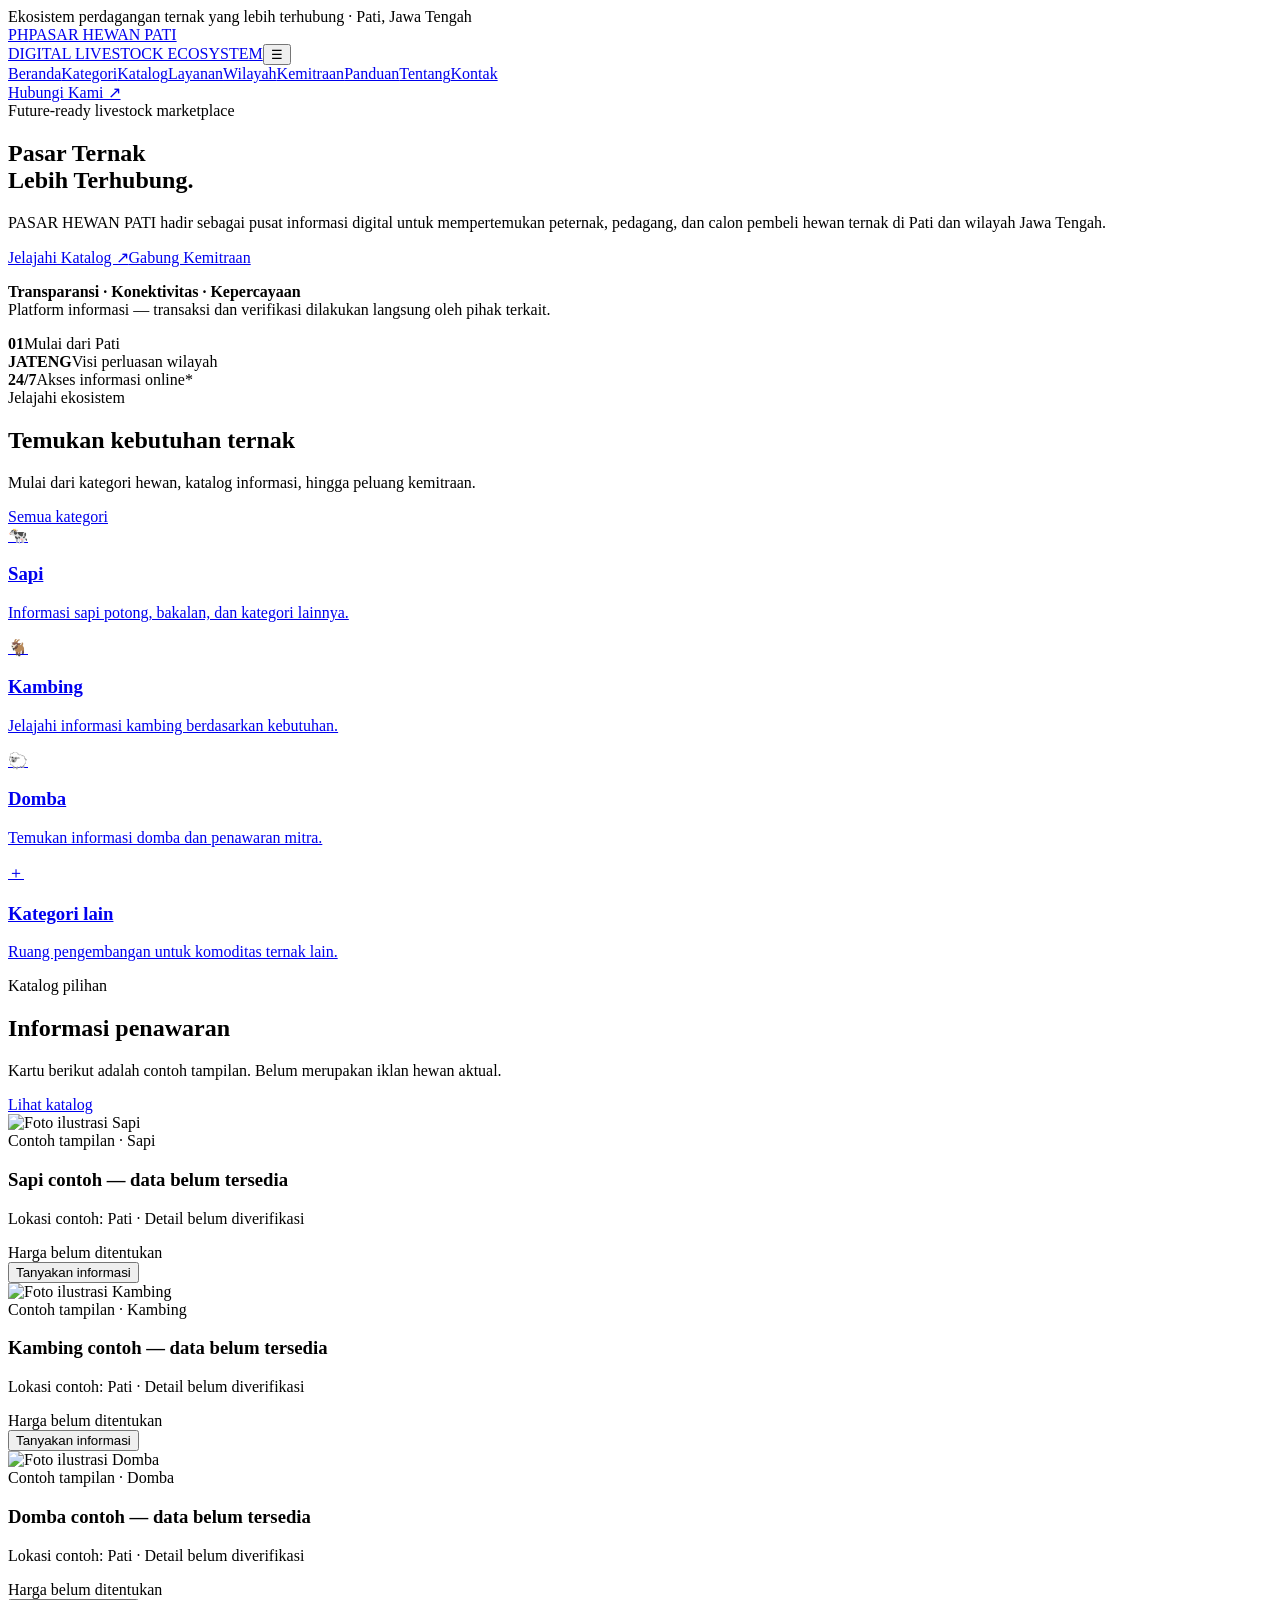
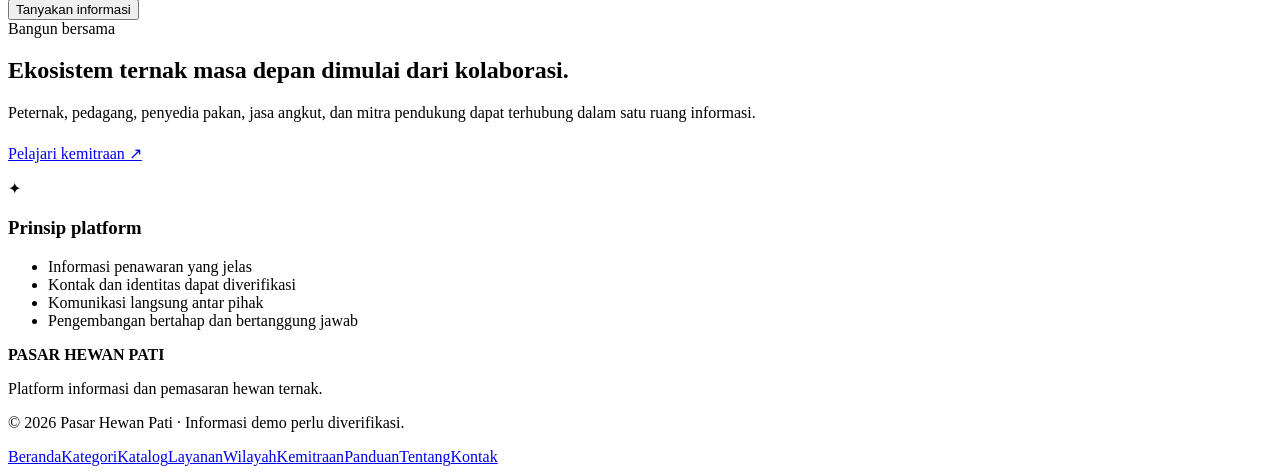
==== index.html @ 019829d7 "Add files via upload" ====
<!doctype html><html lang="id"><head><meta charset="utf-8"><meta name="viewport" content="width=device-width,initial-scale=1"><meta name="theme-color" content="#061713"><meta name="description" content="Pusat informasi digital hewan ternak Pati dan Jawa Tengah."><title>Beranda | PASAR HEWAN PATI</title><link rel="stylesheet" href="assets/style.css"></head><body><div class="topline"></div><div class="announcement">Ekosistem perdagangan ternak yang lebih terhubung · Pati, Jawa Tengah</div><header><div class="container nav"><a class="brand" href="index.html"><span class="brand-mark">PH</span><span><span class="brand-name">PASAR HEWAN PATI</span><br><span class="brand-sub">DIGITAL LIVESTOCK ECOSYSTEM</span></span></a><button class="menu-toggle" aria-label="Buka menu" aria-expanded="false">☰</button><nav class="nav-links"><a href="index.html" class="active">Beranda</a><a href="kategori.html">Kategori</a><a href="katalog.html">Katalog</a><a href="layanan.html">Layanan</a><a href="wilayah.html">Wilayah</a><a href="kemitraan.html">Kemitraan</a><a href="panduan.html">Panduan</a><a href="tentang.html">Tentang</a><a href="kontak.html">Kontak</a></nav><a class="btn nav-cta" href="kontak.html">Hubungi Kami ↗</a></div></header><main><section class="hero"><div class="container hero-content"><div class="eyebrow">Future-ready livestock marketplace</div><h1>Pasar Ternak<br><span>Lebih Terhubung.</span></h1><p class="lead">PASAR HEWAN PATI hadir sebagai pusat informasi digital untuk mempertemukan peternak, pedagang, dan calon pembeli hewan ternak di Pati dan wilayah Jawa Tengah.</p><div class="actions"><a class="btn" href="katalog.html">Jelajahi Katalog ↗</a><a class="btn-outline" href="kemitraan.html">Gabung Kemitraan</a></div><p class="hero-note"><strong>Transparansi · Konektivitas · Kepercayaan</strong><br>Platform informasi — transaksi dan verifikasi dilakukan langsung oleh pihak terkait.</p></div></section><div class="container"><div class="stats"><div class="stat"><strong>01</strong><span>Mulai dari Pati</span></div><div class="stat"><strong>JATENG</strong><span>Visi perluasan wilayah</span></div><div class="stat"><strong>24/7</strong><span>Akses informasi online*</span></div></div></div><section><div class="container"><div class="section-head"><div><div class="kicker">Jelajahi ekosistem</div><h2>Temukan kebutuhan ternak</h2><p class="section-desc">Mulai dari kategori hewan, katalog informasi, hingga peluang kemitraan.</p></div><a class="btn-outline" href="kategori.html">Semua kategori</a></div><div class="grid four"><a class="card" href="kategori.html"><div class="icon">🐄</div><h3>Sapi</h3><p>Informasi sapi potong, bakalan, dan kategori lainnya.</p></a><a class="card" href="kategori.html"><div class="icon">🐐</div><h3>Kambing</h3><p>Jelajahi informasi kambing berdasarkan kebutuhan.</p></a><a class="card" href="kategori.html"><div class="icon">🐑</div><h3>Domba</h3><p>Temukan informasi domba dan penawaran mitra.</p></a><a class="card" href="kategori.html"><div class="icon">＋</div><h3>Kategori lain</h3><p>Ruang pengembangan untuk komoditas ternak lain.</p></a></div></div></section><section class="band"><div class="container"><div class="section-head"><div><div class="kicker">Katalog pilihan</div><h2>Informasi penawaran</h2><p class="section-desc">Kartu berikut adalah contoh tampilan. Belum merupakan iklan hewan aktual.</p></div><a class="btn-outline" href="katalog.html">Lihat katalog</a></div><div class="grid"><article class="card animal" data-animal data-category="sapi" data-region="pati"><img src="https://images.unsplash.com/photo-1516467508483-a7212febe31a?auto=format&fit=crop&w=900&q=80" alt="Foto ilustrasi Sapi" loading="lazy"><div class="animal-body"><span class="tag">Contoh tampilan · Sapi</span><h3>Sapi contoh — data belum tersedia</h3><p class="muted">Lokasi contoh: Pati · Detail belum diverifikasi</p><div class="animal-price">Harga belum ditentukan</div><button class="btn-outline" data-whatsapp data-message="Saya ingin bertanya mengenai contoh listing Sapi di Pasar Hewan Pati.">Tanyakan informasi</button></div></article><article class="card animal" data-animal data-category="kambing" data-region="pati"><img src="https://images.unsplash.com/photo-1524024973431-2ad916746881?auto=format&fit=crop&w=900&q=80" alt="Foto ilustrasi Kambing" loading="lazy"><div class="animal-body"><span class="tag">Contoh tampilan · Kambing</span><h3>Kambing contoh — data belum tersedia</h3><p class="muted">Lokasi contoh: Pati · Detail belum diverifikasi</p><div class="animal-price">Harga belum ditentukan</div><button class="btn-outline" data-whatsapp data-message="Saya ingin bertanya mengenai contoh listing Kambing di Pasar Hewan Pati.">Tanyakan informasi</button></div></article><article class="card animal" data-animal data-category="domba" data-region="pati"><img src="https://images.unsplash.com/photo-1484557985045-edf25e08da73?auto=format&fit=crop&w=900&q=80" alt="Foto ilustrasi Domba" loading="lazy"><div class="animal-body"><span class="tag">Contoh tampilan · Domba</span><h3>Domba contoh — data belum tersedia</h3><p class="muted">Lokasi contoh: Pati · Detail belum diverifikasi</p><div class="animal-price">Harga belum ditentukan</div><button class="btn-outline" data-whatsapp data-message="Saya ingin bertanya mengenai contoh listing Domba di Pasar Hewan Pati.">Tanyakan informasi</button></div></article></div></div></section><section><div class="container grid two"><div><div class="kicker">Bangun bersama</div><h2>Ekosistem ternak masa depan dimulai dari kolaborasi.</h2><p class="section-desc">Peternak, pedagang, penyedia pakan, jasa angkut, dan mitra pendukung dapat terhubung dalam satu ruang informasi.</p><p style="margin-top:22px"><a class="btn" href="kemitraan.html">Pelajari kemitraan ↗</a></p></div><div class="card"><div class="icon">✦</div><h3>Prinsip platform</h3><ul class="list"><li>Informasi penawaran yang jelas</li><li>Kontak dan identitas dapat diverifikasi</li><li>Komunikasi langsung antar pihak</li><li>Pengembangan bertahap dan bertanggung jawab</li></ul></div></div></section></main><footer><div class="container footer-row"><div><strong style="font-family:'Space Grotesk'">PASAR HEWAN PATI</strong><p>Platform informasi dan pemasaran hewan ternak.</p><p>© 2026 Pasar Hewan Pati · Informasi demo perlu diverifikasi.</p></div><div class="footer-links"><a href="index.html">Beranda</a><a href="kategori.html">Kategori</a><a href="katalog.html">Katalog</a><a href="layanan.html">Layanan</a><a href="wilayah.html">Wilayah</a><a href="kemitraan.html">Kemitraan</a><a href="panduan.html">Panduan</a><a href="tentang.html">Tentang</a><a href="kontak.html">Kontak</a></div></div></footer><script src="assets/script.js"></script></body></html>
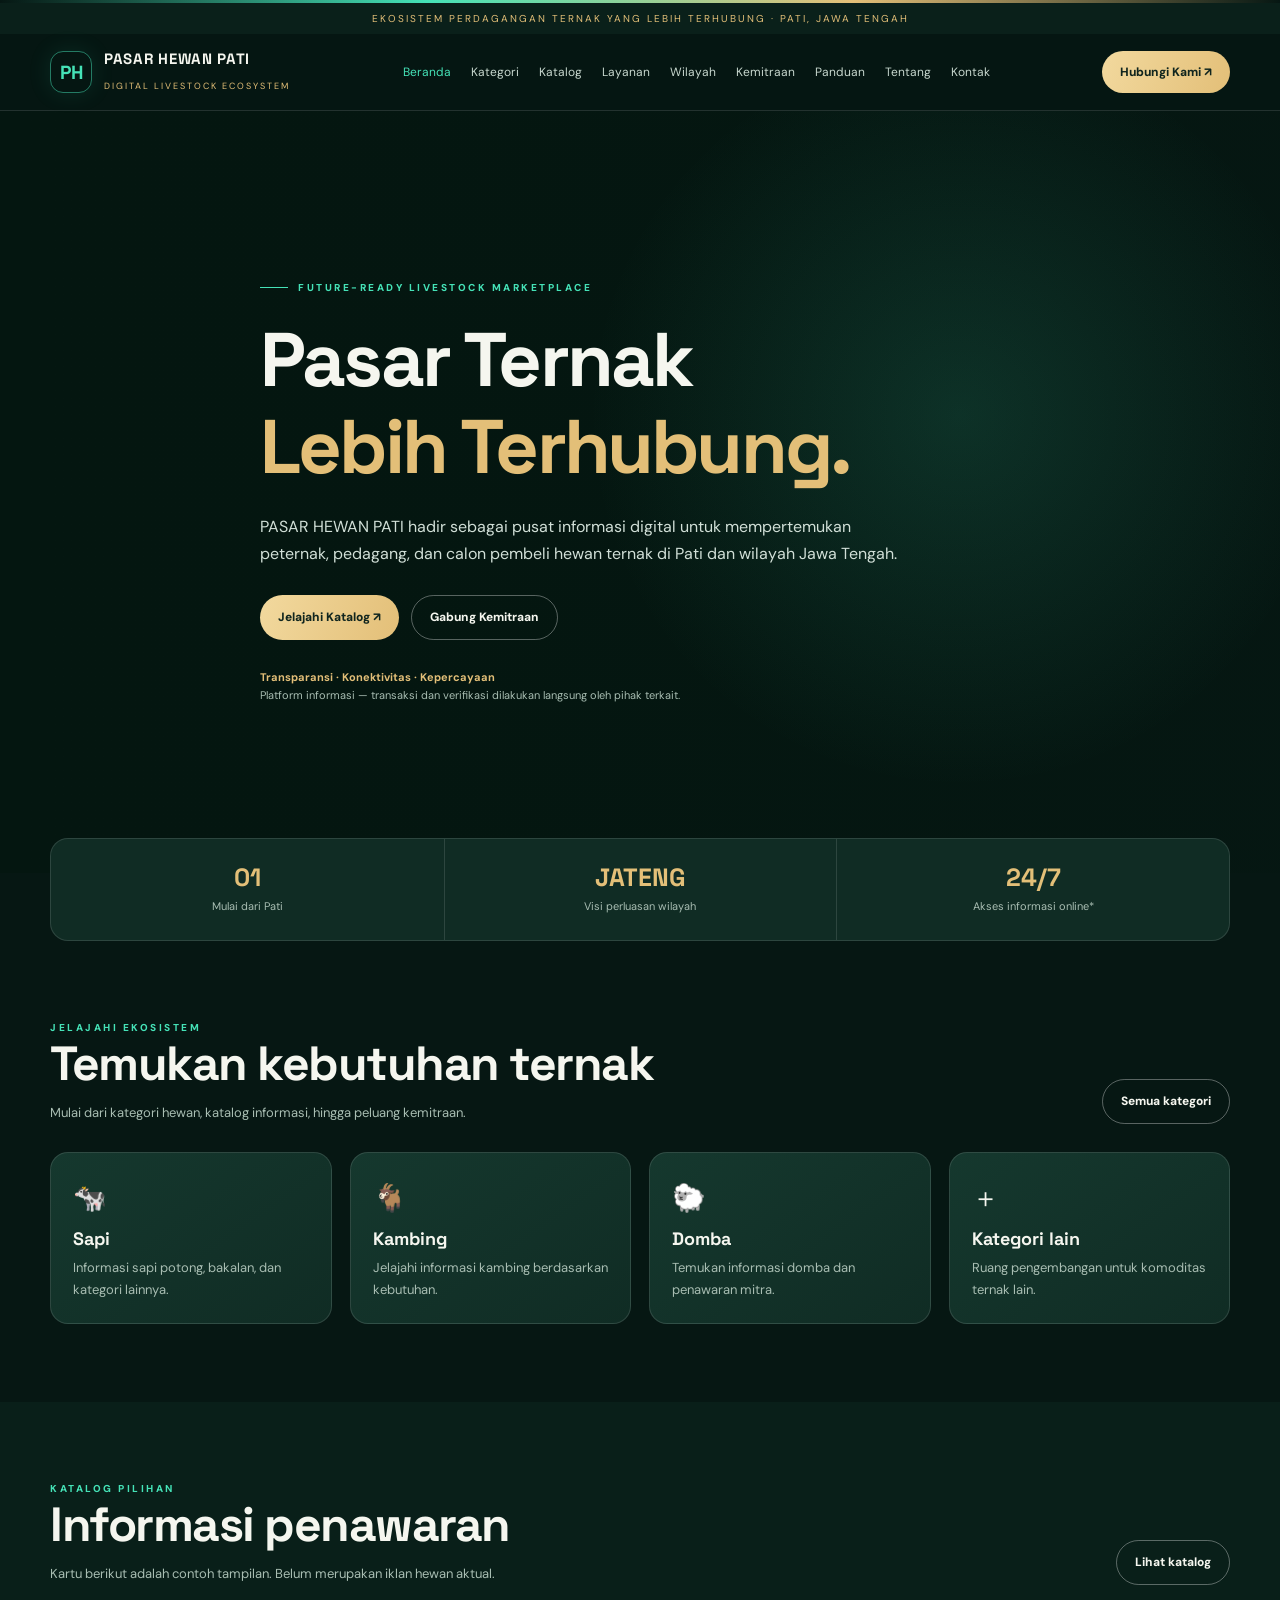
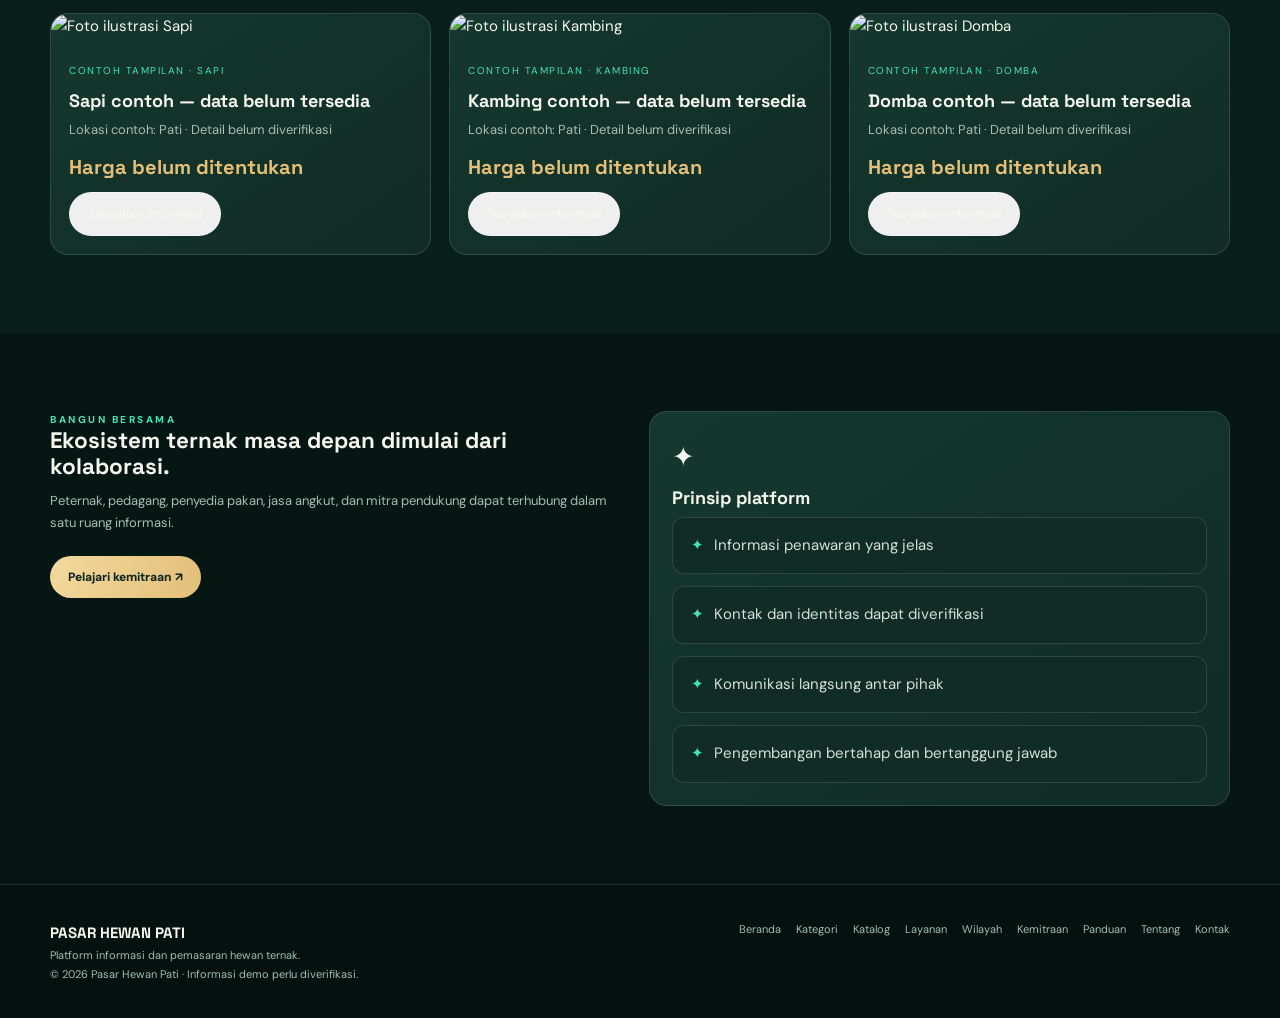
==== commit dadde924: "Fix HTML encoding issues in index.html" ====
--- a/index.html
+++ b/index.html
@@ -1 +1 @@
-<!doctype html><html lang="id"><head><meta charset="utf-8"><meta name="viewport" content="width=device-width,initial-scale=1"><meta name="theme-color" content="#061713"><meta name="description" content="Pusat informasi digital hewan ternak Pati dan Jawa Tengah."><title>Beranda | PASAR HEWAN PATI</title><link rel="stylesheet" href="assets/style.css"></head><body><div class="topline"></div><div class="announcement">Ekosistem perdagangan ternak yang lebih terhubung · Pati, Jawa Tengah</div><header><div class="container nav"><a class="brand" href="index.html"><span class="brand-mark">PH</span><span><span class="brand-name">PASAR HEWAN PATI</span><br><span class="brand-sub">DIGITAL LIVESTOCK ECOSYSTEM</span></span></a><button class="menu-toggle" aria-label="Buka menu" aria-expanded="false">☰</button><nav class="nav-links"><a href="index.html" class="active">Beranda</a><a href="kategori.html">Kategori</a><a href="katalog.html">Katalog</a><a href="layanan.html">Layanan</a><a href="wilayah.html">Wilayah</a><a href="kemitraan.html">Kemitraan</a><a href="panduan.html">Panduan</a><a href="tentang.html">Tentang</a><a href="kontak.html">Kontak</a></nav><a class="btn nav-cta" href="kontak.html">Hubungi Kami ↗</a></div></header><main><section class="hero"><div class="container hero-content"><div class="eyebrow">Future-ready livestock marketplace</div><h1>Pasar Ternak<br><span>Lebih Terhubung.</span></h1><p class="lead">PASAR HEWAN PATI hadir sebagai pusat informasi digital untuk mempertemukan peternak, pedagang, dan calon pembeli hewan ternak di Pati dan wilayah Jawa Tengah.</p><div class="actions"><a class="btn" href="katalog.html">Jelajahi Katalog ↗</a><a class="btn-outline" href="kemitraan.html">Gabung Kemitraan</a></div><p class="hero-note"><strong>Transparansi · Konektivitas · Kepercayaan</strong><br>Platform informasi — transaksi dan verifikasi dilakukan langsung oleh pihak terkait.</p></div></section><div class="container"><div class="stats"><div class="stat"><strong>01</strong><span>Mulai dari Pati</span></div><div class="stat"><strong>JATENG</strong><span>Visi perluasan wilayah</span></div><div class="stat"><strong>24/7</strong><span>Akses informasi online*</span></div></div></div><section><div class="container"><div class="section-head"><div><div class="kicker">Jelajahi ekosistem</div><h2>Temukan kebutuhan ternak</h2><p class="section-desc">Mulai dari kategori hewan, katalog informasi, hingga peluang kemitraan.</p></div><a class="btn-outline" href="kategori.html">Semua kategori</a></div><div class="grid four"><a class="card" href="kategori.html"><div class="icon">🐄</div><h3>Sapi</h3><p>Informasi sapi potong, bakalan, dan kategori lainnya.</p></a><a class="card" href="kategori.html"><div class="icon">🐐</div><h3>Kambing</h3><p>Jelajahi informasi kambing berdasarkan kebutuhan.</p></a><a class="card" href="kategori.html"><div class="icon">🐑</div><h3>Domba</h3><p>Temukan informasi domba dan penawaran mitra.</p></a><a class="card" href="kategori.html"><div class="icon">＋</div><h3>Kategori lain</h3><p>Ruang pengembangan untuk komoditas ternak lain.</p></a></div></div></section><section class="band"><div class="container"><div class="section-head"><div><div class="kicker">Katalog pilihan</div><h2>Informasi penawaran</h2><p class="section-desc">Kartu berikut adalah contoh tampilan. Belum merupakan iklan hewan aktual.</p></div><a class="btn-outline" href="katalog.html">Lihat katalog</a></div><div class="grid"><article class="card animal" data-animal data-category="sapi" data-region="pati"><img src="https://images.unsplash.com/photo-1516467508483-a7212febe31a?auto=format&fit=crop&w=900&q=80" alt="Foto ilustrasi Sapi" loading="lazy"><div class="animal-body"><span class="tag">Contoh tampilan · Sapi</span><h3>Sapi contoh — data belum tersedia</h3><p class="muted">Lokasi contoh: Pati · Detail belum diverifikasi</p><div class="animal-price">Harga belum ditentukan</div><button class="btn-outline" data-whatsapp data-message="Saya ingin bertanya mengenai contoh listing Sapi di Pasar Hewan Pati.">Tanyakan informasi</button></div></article><article class="card animal" data-animal data-category="kambing" data-region="pati"><img src="https://images.unsplash.com/photo-1524024973431-2ad916746881?auto=format&fit=crop&w=900&q=80" alt="Foto ilustrasi Kambing" loading="lazy"><div class="animal-body"><span class="tag">Contoh tampilan · Kambing</span><h3>Kambing contoh — data belum tersedia</h3><p class="muted">Lokasi contoh: Pati · Detail belum diverifikasi</p><div class="animal-price">Harga belum ditentukan</div><button class="btn-outline" data-whatsapp data-message="Saya ingin bertanya mengenai contoh listing Kambing di Pasar Hewan Pati.">Tanyakan informasi</button></div></article><article class="card animal" data-animal data-category="domba" data-region="pati"><img src="https://images.unsplash.com/photo-1484557985045-edf25e08da73?auto=format&fit=crop&w=900&q=80" alt="Foto ilustrasi Domba" loading="lazy"><div class="animal-body"><span class="tag">Contoh tampilan · Domba</span><h3>Domba contoh — data belum tersedia</h3><p class="muted">Lokasi contoh: Pati · Detail belum diverifikasi</p><div class="animal-price">Harga belum ditentukan</div><button class="btn-outline" data-whatsapp data-message="Saya ingin bertanya mengenai contoh listing Domba di Pasar Hewan Pati.">Tanyakan informasi</button></div></article></div></div></section><section><div class="container grid two"><div><div class="kicker">Bangun bersama</div><h2>Ekosistem ternak masa depan dimulai dari kolaborasi.</h2><p class="section-desc">Peternak, pedagang, penyedia pakan, jasa angkut, dan mitra pendukung dapat terhubung dalam satu ruang informasi.</p><p style="margin-top:22px"><a class="btn" href="kemitraan.html">Pelajari kemitraan ↗</a></p></div><div class="card"><div class="icon">✦</div><h3>Prinsip platform</h3><ul class="list"><li>Informasi penawaran yang jelas</li><li>Kontak dan identitas dapat diverifikasi</li><li>Komunikasi langsung antar pihak</li><li>Pengembangan bertahap dan bertanggung jawab</li></ul></div></div></section></main><footer><div class="container footer-row"><div><strong style="font-family:'Space Grotesk'">PASAR HEWAN PATI</strong><p>Platform informasi dan pemasaran hewan ternak.</p><p>© 2026 Pasar Hewan Pati · Informasi demo perlu diverifikasi.</p></div><div class="footer-links"><a href="index.html">Beranda</a><a href="kategori.html">Kategori</a><a href="katalog.html">Katalog</a><a href="layanan.html">Layanan</a><a href="wilayah.html">Wilayah</a><a href="kemitraan.html">Kemitraan</a><a href="panduan.html">Panduan</a><a href="tentang.html">Tentang</a><a href="kontak.html">Kontak</a></div></div></footer><script src="assets/script.js"></script></body></html>+<!doctype html><html lang="id"><head><meta charset="utf-8"><meta name="viewport" content="width=device-width,initial-scale=1"><meta name="theme-color" content="#061713"><meta name="description" content="Pusat informasi digital hewan ternak Pati dan Jawa Tengah."><title>Beranda | PASAR HEWAN PATI</title><link rel="stylesheet" href="assets/style.css"></head><body><div class="topline"></div><div class="announcement">Ekosistem perdagangan ternak yang lebih terhubung · Pati, Jawa Tengah</div><header><div class="container nav"><a class="brand" href="index.html"><span class="brand-mark">PH</span><span><span class="brand-name">PASAR HEWAN PATI</span><br><span class="brand-sub">DIGITAL LIVESTOCK ECOSYSTEM</span></span></a><button class="menu-toggle" aria-label="Buka menu" aria-expanded="false">☰</button><nav class="nav-links"><a href="index.html" class="active">Beranda</a><a href="kategori.html">Kategori</a><a href="katalog.html">Katalog</a><a href="layanan.html">Layanan</a><a href="wilayah.html">Wilayah</a><a href="kemitraan.html">Kemitraan</a><a href="panduan.html">Panduan</a><a href="tentang.html">Tentang</a><a href="kontak.html">Kontak</a></nav><a class="btn nav-cta" href="kontak.html">Hubungi Kami ↗</a></div></header><main><section class="hero"><div class="container hero-content"><div class="eyebrow">Future-ready livestock marketplace</div><h1>Pasar Ternak<br><span>Lebih Terhubung.</span></h1><p class="lead">PASAR HEWAN PATI hadir sebagai pusat informasi digital untuk mempertemukan peternak, pedagang, dan calon pembeli hewan ternak di Pati dan wilayah Jawa Tengah.</p><div class="actions"><a class="btn" href="katalog.html">Jelajahi Katalog ↗</a><a class="btn-outline" href="kemitraan.html">Gabung Kemitraan</a></div><p class="hero-note"><strong>Transparansi · Konektivitas · Kepercayaan</strong><br>Platform informasi — transaksi dan verifikasi dilakukan langsung oleh pihak terkait.</p></div></section><div class="container"><div class="stats"><div class="stat"><strong>01</strong><span>Mulai dari Pati</span></div><div class="stat"><strong>JATENG</strong><span>Visi perluasan wilayah</span></div><div class="stat"><strong>24/7</strong><span>Akses informasi online*</span></div></div></div><section><div class="container"><div class="section-head"><div><div class="kicker">Jelajahi ekosistem</div><h2>Temukan kebutuhan ternak</h2><p class="section-desc">Mulai dari kategori hewan, katalog informasi, hingga peluang kemitraan.</p></div><a class="btn-outline" href="kategori.html">Semua kategori</a></div><div class="grid four"><a class="card" href="kategori.html"><div class="icon">🐄</div><h3>Sapi</h3><p>Informasi sapi potong, bakalan, dan kategori lainnya.</p></a><a class="card" href="kategori.html"><div class="icon">🐐</div><h3>Kambing</h3><p>Jelajahi informasi kambing berdasarkan kebutuhan.</p></a><a class="card" href="kategori.html"><div class="icon">🐑</div><h3>Domba</h3><p>Temukan informasi domba dan penawaran mitra.</p></a><a class="card" href="kategori.html"><div class="icon">＋</div><h3>Kategori lain</h3><p>Ruang pengembangan untuk komoditas ternak lain.</p></a></div></div></section><section class="band"><div class="container"><div class="section-head"><div><div class="kicker">Katalog pilihan</div><h2>Informasi penawaran</h2><p class="section-desc">Kartu berikut adalah contoh tampilan. Belum merupakan iklan hewan aktual.</p></div><a class="btn-outline" href="katalog.html">Lihat katalog</a></div><div class="grid"><article class="card animal" data-animal data-category="sapi" data-region="pati"><img src="https://images.unsplash.com/photo-1516467508483-a7212febe31a?auto=format&fit=crop&w=900&q=80" alt="Foto ilustrasi Sapi" loading="lazy"><div class="animal-body"><span class="tag">Contoh tampilan · Sapi</span><h3>Sapi contoh — data belum tersedia</h3><p class="muted">Lokasi contoh: Pati · Detail belum diverifikasi</p><div class="animal-price">Harga belum ditentukan</div><button class="btn-outline" data-whatsapp data-message="Saya ingin bertanya mengenai contoh listing Sapi di Pasar Hewan Pati.">Tanyakan informasi</button></div></article><article class="card animal" data-animal data-category="kambing" data-region="pati"><img src="https://images.unsplash.com/photo-1697823553820-efcd7fa51f0e?fm" alt="Foto ilustrasi Kambing" loading="lazy"><div class="animal-body"><span class="tag">Contoh tampilan · Kambing</span><h3>Kambing contoh — data belum tersedia</h3><p class="muted">Lokasi contoh: Pati · Detail belum diverifikasi</p><div class="animal-price">Harga belum ditentukan</div><button class="btn-outline" data-whatsapp data-message="Saya ingin bertanya mengenai contoh listing Kambing di Pasar Hewan Pati.">Tanyakan informasi</button></div></article><article class="card animal" data-animal data-category="domba" data-region="pati"><img src="https://images.unsplash.com/photo-1484557985045-edf25e08da73?auto=format&fit=crop&w=900&q=80" alt="Foto ilustrasi Domba" loading="lazy"><div class="animal-body"><span class="tag">Contoh tampilan · Domba</span><h3>Domba contoh — data belum tersedia</h3><p class="muted">Lokasi contoh: Pati · Detail belum diverifikasi</p><div class="animal-price">Harga belum ditentukan</div><button class="btn-outline" data-whatsapp data-message="Saya ingin bertanya mengenai contoh listing Domba di Pasar Hewan Pati.">Tanyakan informasi</button></div></article></div></div></section><section><div class="container grid two"><div><div class="kicker">Bangun bersama</div><h2>Ekosistem ternak masa depan dimulai dari kolaborasi.</h2><p class="section-desc">Peternak, pedagang, penyedia pakan, jasa angkut, dan mitra pendukung dapat terhubung dalam satu ruang informasi.</p><p style="margin-top:22px"><a class="btn" href="kemitraan.html">Pelajari kemitraan ↗</a></p></div><div class="card"><div class="icon">✦</div><h3>Prinsip platform</h3><ul class="list"><li>Informasi penawaran yang jelas</li><li>Kontak dan identitas dapat diverifikasi</li><li>Komunikasi langsung antar pihak</li><li>Pengembangan bertahap dan bertanggung jawab</li></ul></div></div></section></main><footer><div class="container footer-row"><div><strong style="font-family:'Space Grotesk'">PASAR HEWAN PATI</strong><p>Platform informasi dan pemasaran hewan ternak.</p><p>© 2026 Pasar Hewan Pati · Informasi demo perlu diverifikasi.</p></div><div class="footer-links"><a href="index.html">Beranda</a><a href="kategori.html">Kategori</a><a href="katalog.html">Katalog</a><a href="layanan.html">Layanan</a><a href="wilayah.html">Wilayah</a><a href="kemitraan.html">Kemitraan</a><a href="panduan.html">Panduan</a><a href="tentang.html">Tentang</a><a href="kontak.html">Kontak</a></div></div></footer><script src="assets/script.js"></script></body></html>
--- a/assets/style.css
+++ b/assets/style.css
@@ -0,0 +1,2 @@
+@import url('https://fonts.googleapis.com/css2?family=DM+Sans:wght@400;500;600;700;800&family=Space+Grotesk:wght@400;500;600;700&display=swap');
+:root{--bg:#061713;--bg2:#0a211b;--panel:#102c24;--panel2:#15382e;--teal:#45e2b7;--gold:#e3bf78;--white:#f5f6ef;--muted:#a8bdb2;--line:rgba(255,255,255,.12);--max:1180px}*{box-sizing:border-box;margin:0;padding:0}html{scroll-behavior:smooth}body{background:var(--bg);color:var(--white);font:15px/1.7 'DM Sans',sans-serif}a{color:inherit;text-decoration:none}button,input,select,textarea{font:inherit}.container{width:min(var(--max),calc(100% - 40px));margin:auto}.topline{height:3px;background:linear-gradient(90deg,transparent,var(--teal),var(--gold),transparent)}.announcement{text-align:center;padding:7px 12px;background:#0a201a;color:var(--gold);font-size:10px;letter-spacing:2px;text-transform:uppercase}header{position:sticky;top:0;z-index:20;background:rgba(6,23,19,.93);backdrop-filter:blur(16px);border-bottom:1px solid var(--line)}.nav{min-height:76px;display:flex;align-items:center;justify-content:space-between;gap:20px}.brand{display:flex;align-items:center;gap:12px}.brand-mark{width:42px;height:42px;display:grid;place-items:center;border:1px solid #45e2b780;border-radius:13px;color:var(--teal);font:700 19px 'Space Grotesk';box-shadow:0 0 24px #45e2b71a}.brand-name{font:700 15px 'Space Grotesk';letter-spacing:.7px}.brand-sub{font-size:9px;color:var(--gold);letter-spacing:2px}.nav-links{display:flex;align-items:center;gap:20px}.nav-links a{font-size:12px;color:#c7d7ce}.nav-links a:hover,.nav-links a.active{color:var(--teal)}.btn,.btn-outline{display:inline-flex;align-items:center;justify-content:center;padding:11px 18px;border-radius:999px;font-size:12px;font-weight:800;transition:.2s}.btn{background:linear-gradient(110deg,#f2d99e,var(--gold));color:#10251e}.btn:hover,.btn-outline:hover{transform:translateY(-2px);box-shadow:0 8px 25px #45e2b71a}.btn-outline{border:1px solid #ffffff55;color:var(--white)}.menu-toggle{display:none;background:transparent;border:1px solid var(--line);border-radius:10px;color:white;padding:7px 12px;font-size:20px}.hero{min-height:540px;display:flex;align-items:center;position:relative;overflow:hidden;background:linear-gradient(90deg,#041610 0%,#041610e8 45%,#04161055 100%),linear-gradient(0deg,var(--bg),transparent 30%),url('https://images.unsplash.com/photo-1516467508483-a7212febe31a?auto=format&fit=crop&w=2000&q=85') center/cover}.hero:after{content:'';position:absolute;inset:0;background:radial-gradient(circle at 75% 40%,#45e2b722,transparent 35%);pointer-events:none}.hero-content{position:relative;z-index:1;max-width:760px;padding:90px 0}.eyebrow,.kicker{color:var(--teal);font-size:10px;font-weight:800;letter-spacing:2.5px;text-transform:uppercase}.eyebrow{display:flex;align-items:center;gap:10px;margin-bottom:20px}.eyebrow:before{content:'';width:28px;height:1px;background:var(--teal)}h1,h2,h3{font-family:'Space Grotesk';line-height:1.15}h1{font-size:clamp(40px,7vw,76px);letter-spacing:-2.8px}h1 span{color:var(--gold)}.lead{max-width:640px;color:#d1dfd7;margin:22px 0 28px;font-size:16px}.actions{display:flex;flex-wrap:wrap;gap:12px}.hero-note{margin-top:28px;color:var(--muted);font-size:11px}.hero-note strong{color:var(--gold)}section{padding:78px 0}.section-head{display:flex;justify-content:space-between;align-items:end;gap:20px;margin-bottom:28px}.section-head h2,.page-hero h1{font-size:clamp(30px,4vw,48px);letter-spacing:-1.5px}.section-desc{color:var(--muted);max-width:600px;margin-top:10px;font-size:13px}.grid{display:grid;grid-template-columns:repeat(3,1fr);gap:18px}.grid.two{grid-template-columns:repeat(2,1fr)}.grid.four{grid-template-columns:repeat(4,1fr)}.card{background:linear-gradient(145deg,var(--panel2),var(--panel));border:1px solid var(--line);border-radius:18px;padding:22px;transition:.25s}.card:hover{transform:translateY(-4px);border-color:#45e2b766}.card h3{font-size:18px;margin:8px 0}.card p,.muted{color:var(--muted);font-size:13px}.icon{font-size:27px}.tag{display:inline-block;color:var(--teal);font-size:10px;letter-spacing:1.5px;text-transform:uppercase}.page-hero{padding:76px 0 55px;background:radial-gradient(ellipse at 80% 10%,#45e2b71c,transparent 40%),linear-gradient(180deg,#0b241d,var(--bg))}.page-hero p{max-width:680px;color:var(--muted);margin-top:16px}.band{background:#091f19}.stats{display:grid;grid-template-columns:repeat(3,1fr);border:1px solid var(--line);border-radius:18px;background:#102c24;overflow:hidden;margin-top:-35px;position:relative;z-index:2}.stat{text-align:center;padding:22px}.stat+.stat{border-left:1px solid var(--line)}.stat strong{display:block;color:var(--gold);font:700 25px 'Space Grotesk'}.stat span{color:var(--muted);font-size:11px}.animal{padding:0;overflow:hidden}.animal img{width:100%;height:210px;object-fit:cover}.animal-body{padding:18px}.animal-price{color:var(--gold);font:700 20px 'Space Grotesk';margin:12px 0}.tools{display:flex;gap:10px;flex-wrap:wrap;margin-bottom:22px}.tools input,.tools select,.field input,.field select,.field textarea{background:#102c24;color:white;border:1px solid var(--line);border-radius:11px;padding:12px 14px;min-height:46px;outline:none}.tools input{flex:1;min-width:220px}.tools select{min-width:150px}.tools input:focus,.tools select:focus,.field input:focus,.field textarea:focus{border-color:var(--teal)}.field{display:grid;gap:6px;margin-bottom:14px}.field label{font-size:12px;color:var(--muted)}.field textarea{min-height:120px;resize:vertical}.notice{border:1px solid #e3bf7855;background:#e3bf780c;color:#e8d5aa;border-radius:14px;padding:16px;font-size:12px;margin:18px 0}.list{display:grid;gap:12px}.list li{list-style:none;background:#102c24;border:1px solid var(--line);padding:15px 18px;border-radius:12px;color:#d5e0d9}.list li:before{content:'✦';color:var(--teal);margin-right:10px}footer{border-top:1px solid var(--line);padding:35px 0;background:#04110e}.footer-row{display:flex;justify-content:space-between;gap:20px;flex-wrap:wrap}.footer-row p{color:var(--muted);font-size:11px}.footer-links{display:flex;gap:15px;flex-wrap:wrap;font-size:11px;color:var(--muted)}.empty{display:none;color:var(--muted);padding:20px}.small{font-size:11px;color:var(--muted)}@media(max-width:900px){.nav-links{gap:12px}.nav-links a{font-size:11px}.grid.four{grid-template-columns:repeat(2,1fr)}}@media(max-width:720px){.menu-toggle{display:block}.nav-links{display:none;position:absolute;top:76px;left:0;right:0;padding:18px 22px;background:#071b17;border-bottom:1px solid var(--line);flex-direction:column;align-items:stretch}.nav-links.open{display:flex}.nav-links a{padding:7px}.nav-cta{display:none}.hero{min-height:520px}.grid,.grid.two{grid-template-columns:1fr}.stats{grid-template-columns:1fr}.stat+.stat{border-left:0;border-top:1px solid var(--line)}section{padding:60px 0}.section-head{display:block}.grid.four{grid-template-columns:1fr 1fr}}@media(max-width:420px){.grid.four{grid-template-columns:1fr}.container{width:min(var(--max),calc(100% - 28px))}}
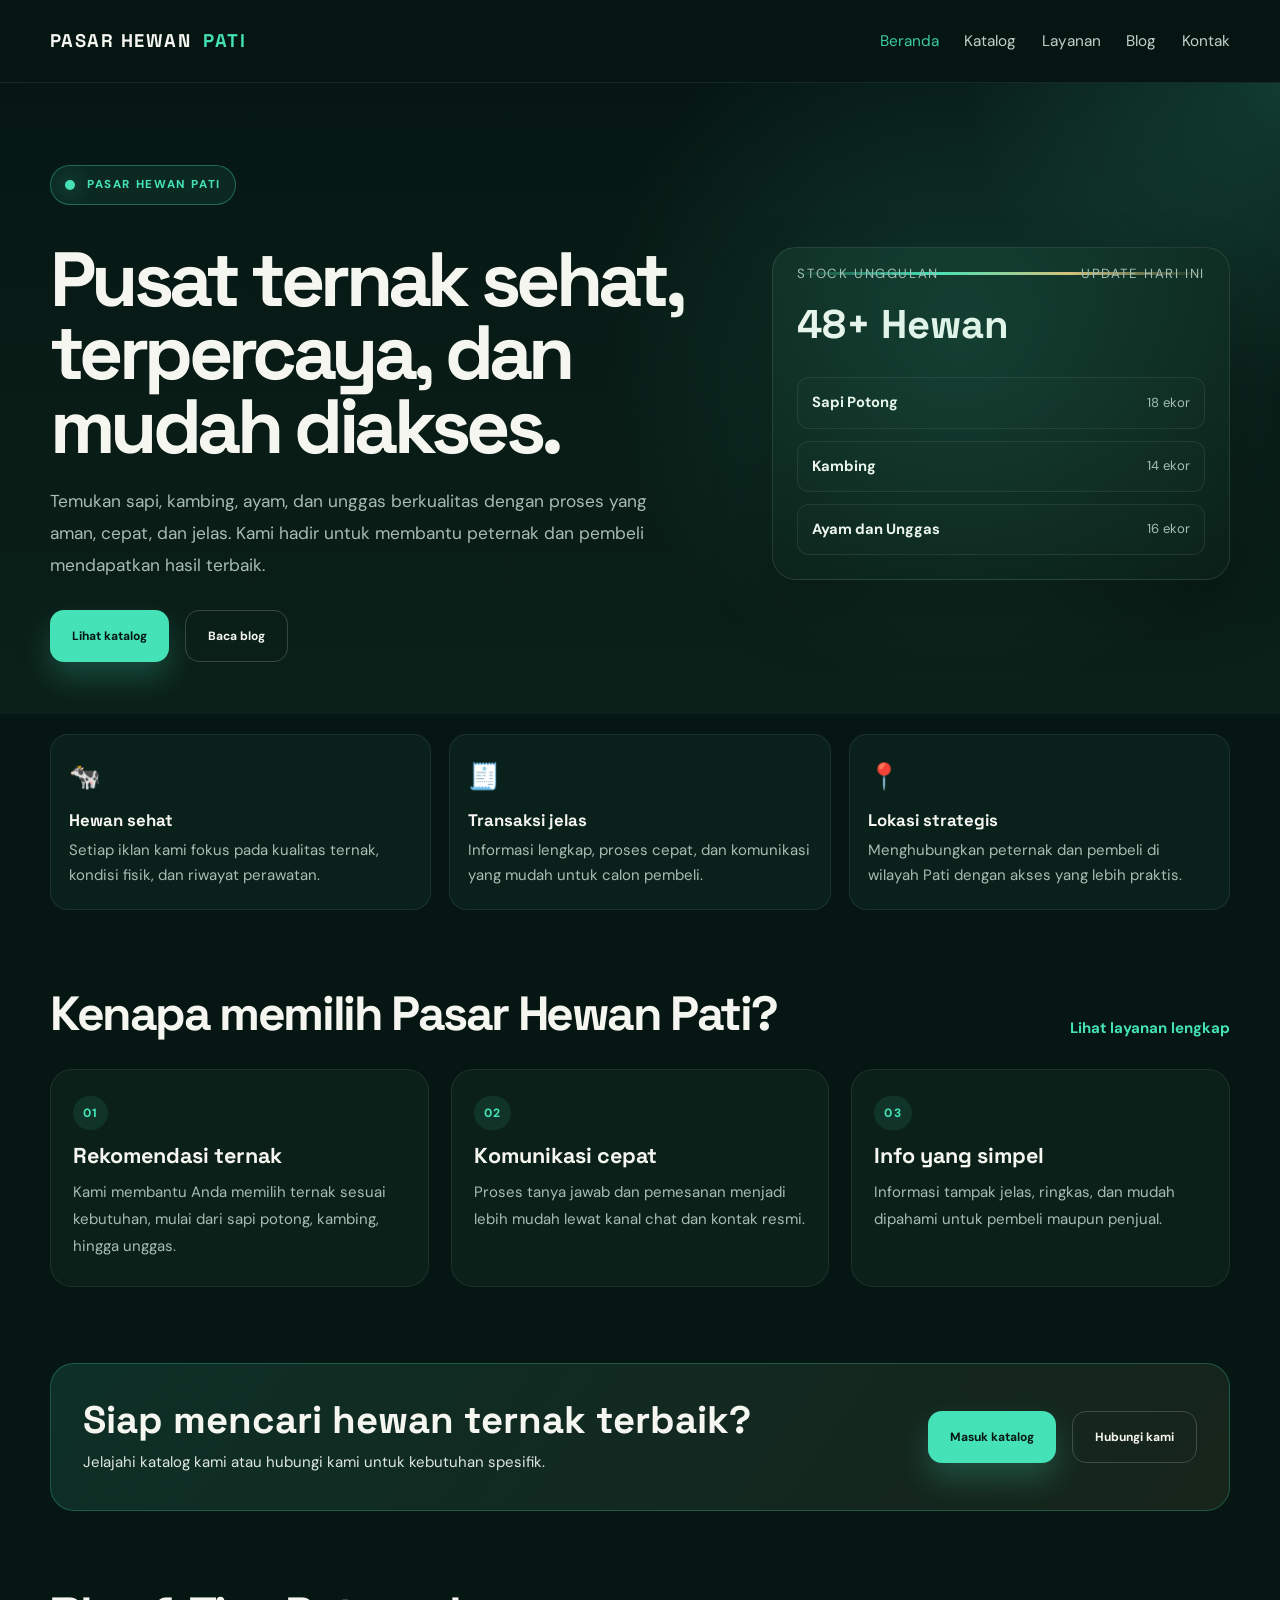
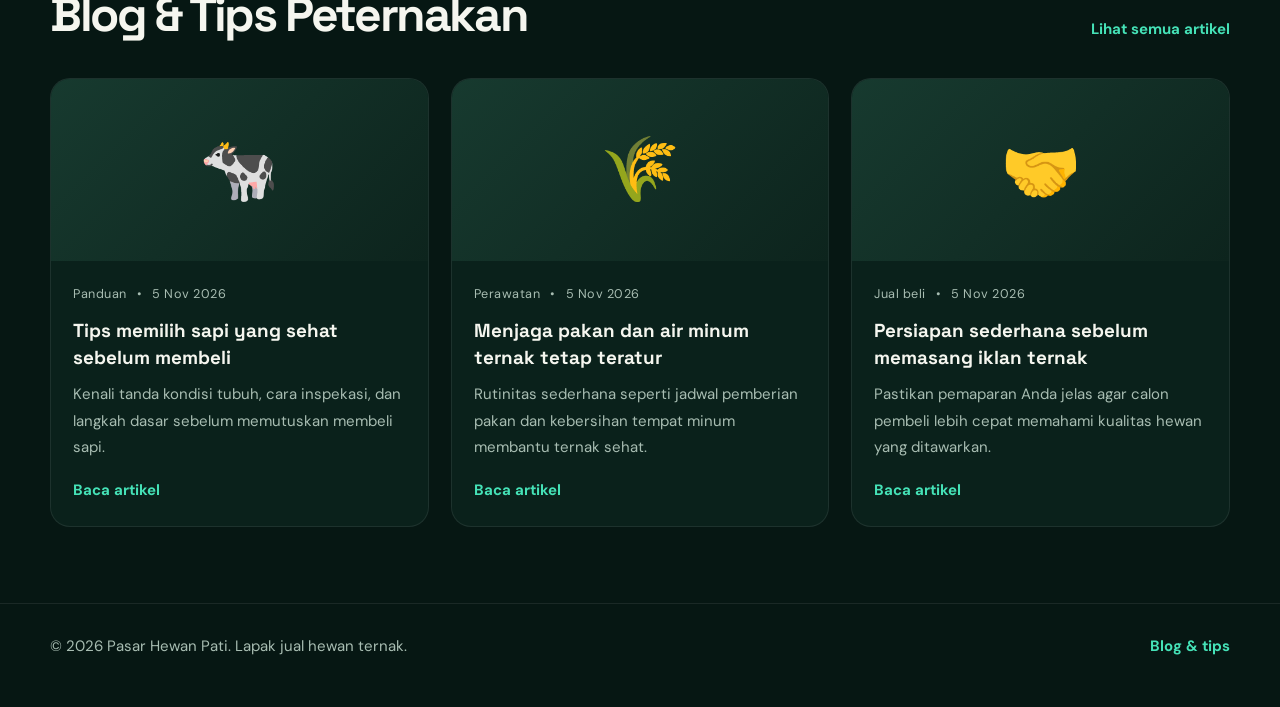
==== commit 17426a56: "Add blog section to homepage and nav link" ====
--- a/index.html
+++ b/index.html
@@ -1 +1,245 @@
-<!doctype html><html lang="id"><head><meta charset="utf-8"><meta name="viewport" content="width=device-width,initial-scale=1"><meta name="theme-color" content="#061713"><meta name="description" content="Pusat informasi digital hewan ternak Pati dan Jawa Tengah."><title>Beranda | PASAR HEWAN PATI</title><link rel="stylesheet" href="assets/style.css"></head><body><div class="topline"></div><div class="announcement">Ekosistem perdagangan ternak yang lebih terhubung · Pati, Jawa Tengah</div><header><div class="container nav"><a class="brand" href="index.html"><span class="brand-mark">PH</span><span><span class="brand-name">PASAR HEWAN PATI</span><br><span class="brand-sub">DIGITAL LIVESTOCK ECOSYSTEM</span></span></a><button class="menu-toggle" aria-label="Buka menu" aria-expanded="false">☰</button><nav class="nav-links"><a href="index.html" class="active">Beranda</a><a href="kategori.html">Kategori</a><a href="katalog.html">Katalog</a><a href="layanan.html">Layanan</a><a href="wilayah.html">Wilayah</a><a href="kemitraan.html">Kemitraan</a><a href="panduan.html">Panduan</a><a href="tentang.html">Tentang</a><a href="kontak.html">Kontak</a></nav><a class="btn nav-cta" href="kontak.html">Hubungi Kami ↗</a></div></header><main><section class="hero"><div class="container hero-content"><div class="eyebrow">Future-ready livestock marketplace</div><h1>Pasar Ternak<br><span>Lebih Terhubung.</span></h1><p class="lead">PASAR HEWAN PATI hadir sebagai pusat informasi digital untuk mempertemukan peternak, pedagang, dan calon pembeli hewan ternak di Pati dan wilayah Jawa Tengah.</p><div class="actions"><a class="btn" href="katalog.html">Jelajahi Katalog ↗</a><a class="btn-outline" href="kemitraan.html">Gabung Kemitraan</a></div><p class="hero-note"><strong>Transparansi · Konektivitas · Kepercayaan</strong><br>Platform informasi — transaksi dan verifikasi dilakukan langsung oleh pihak terkait.</p></div></section><div class="container"><div class="stats"><div class="stat"><strong>01</strong><span>Mulai dari Pati</span></div><div class="stat"><strong>JATENG</strong><span>Visi perluasan wilayah</span></div><div class="stat"><strong>24/7</strong><span>Akses informasi online*</span></div></div></div><section><div class="container"><div class="section-head"><div><div class="kicker">Jelajahi ekosistem</div><h2>Temukan kebutuhan ternak</h2><p class="section-desc">Mulai dari kategori hewan, katalog informasi, hingga peluang kemitraan.</p></div><a class="btn-outline" href="kategori.html">Semua kategori</a></div><div class="grid four"><a class="card" href="kategori.html"><div class="icon">🐄</div><h3>Sapi</h3><p>Informasi sapi potong, bakalan, dan kategori lainnya.</p></a><a class="card" href="kategori.html"><div class="icon">🐐</div><h3>Kambing</h3><p>Jelajahi informasi kambing berdasarkan kebutuhan.</p></a><a class="card" href="kategori.html"><div class="icon">🐑</div><h3>Domba</h3><p>Temukan informasi domba dan penawaran mitra.</p></a><a class="card" href="kategori.html"><div class="icon">＋</div><h3>Kategori lain</h3><p>Ruang pengembangan untuk komoditas ternak lain.</p></a></div></div></section><section class="band"><div class="container"><div class="section-head"><div><div class="kicker">Katalog pilihan</div><h2>Informasi penawaran</h2><p class="section-desc">Kartu berikut adalah contoh tampilan. Belum merupakan iklan hewan aktual.</p></div><a class="btn-outline" href="katalog.html">Lihat katalog</a></div><div class="grid"><article class="card animal" data-animal data-category="sapi" data-region="pati"><img src="https://images.unsplash.com/photo-1516467508483-a7212febe31a?auto=format&fit=crop&w=900&q=80" alt="Foto ilustrasi Sapi" loading="lazy"><div class="animal-body"><span class="tag">Contoh tampilan · Sapi</span><h3>Sapi contoh — data belum tersedia</h3><p class="muted">Lokasi contoh: Pati · Detail belum diverifikasi</p><div class="animal-price">Harga belum ditentukan</div><button class="btn-outline" data-whatsapp data-message="Saya ingin bertanya mengenai contoh listing Sapi di Pasar Hewan Pati.">Tanyakan informasi</button></div></article><article class="card animal" data-animal data-category="kambing" data-region="pati"><img src="https://images.unsplash.com/photo-1697823553820-efcd7fa51f0e?fm" alt="Foto ilustrasi Kambing" loading="lazy"><div class="animal-body"><span class="tag">Contoh tampilan · Kambing</span><h3>Kambing contoh — data belum tersedia</h3><p class="muted">Lokasi contoh: Pati · Detail belum diverifikasi</p><div class="animal-price">Harga belum ditentukan</div><button class="btn-outline" data-whatsapp data-message="Saya ingin bertanya mengenai contoh listing Kambing di Pasar Hewan Pati.">Tanyakan informasi</button></div></article><article class="card animal" data-animal data-category="domba" data-region="pati"><img src="https://images.unsplash.com/photo-1484557985045-edf25e08da73?auto=format&fit=crop&w=900&q=80" alt="Foto ilustrasi Domba" loading="lazy"><div class="animal-body"><span class="tag">Contoh tampilan · Domba</span><h3>Domba contoh — data belum tersedia</h3><p class="muted">Lokasi contoh: Pati · Detail belum diverifikasi</p><div class="animal-price">Harga belum ditentukan</div><button class="btn-outline" data-whatsapp data-message="Saya ingin bertanya mengenai contoh listing Domba di Pasar Hewan Pati.">Tanyakan informasi</button></div></article></div></div></section><section><div class="container grid two"><div><div class="kicker">Bangun bersama</div><h2>Ekosistem ternak masa depan dimulai dari kolaborasi.</h2><p class="section-desc">Peternak, pedagang, penyedia pakan, jasa angkut, dan mitra pendukung dapat terhubung dalam satu ruang informasi.</p><p style="margin-top:22px"><a class="btn" href="kemitraan.html">Pelajari kemitraan ↗</a></p></div><div class="card"><div class="icon">✦</div><h3>Prinsip platform</h3><ul class="list"><li>Informasi penawaran yang jelas</li><li>Kontak dan identitas dapat diverifikasi</li><li>Komunikasi langsung antar pihak</li><li>Pengembangan bertahap dan bertanggung jawab</li></ul></div></div></section></main><footer><div class="container footer-row"><div><strong style="font-family:'Space Grotesk'">PASAR HEWAN PATI</strong><p>Platform informasi dan pemasaran hewan ternak.</p><p>© 2026 Pasar Hewan Pati · Informasi demo perlu diverifikasi.</p></div><div class="footer-links"><a href="index.html">Beranda</a><a href="kategori.html">Kategori</a><a href="katalog.html">Katalog</a><a href="layanan.html">Layanan</a><a href="wilayah.html">Wilayah</a><a href="kemitraan.html">Kemitraan</a><a href="panduan.html">Panduan</a><a href="tentang.html">Tentang</a><a href="kontak.html">Kontak</a></div></div></footer><script src="assets/script.js"></script></body></html>
+<!doctype html>
+<html lang="id">
+<head>
+  <meta charset="utf-8">
+  <meta name="viewport" content="width=device-width,initial-scale=1">
+  <meta name="theme-color" content="#061713">
+  <meta name="description" content="Pasar Hewan Pati adalah tempat jual beli hewan ternak, layanan kandang, dan panduan peternakan di Pati.">
+  <title>Pasar Hewan Pati | Beranda</title>
+  <link rel="preconnect" href="https://fonts.googleapis.com">
+  <link rel="preconnect" href="https://fonts.gstatic.com" crossorigin>
+  <link rel="stylesheet" href="https://fonts.googleapis.com/css2?family=DM+Sans:wght@400;500;600;700;800&family=Space+Grotesk:wght@400;500;600;700&display=swap">
+  <link rel="stylesheet" href="assets/style.css">
+  <style>
+    body{margin:0;font-family:'DM Sans',sans-serif;background:#061713;color:#f5f6ef}
+    a{text-decoration:none}
+    .container{width:min(1180px,calc(100% - 34px));margin:0 auto}
+    .site-header{position:sticky;top:0;z-index:20;background:rgba(6,23,19,.8);backdrop-filter:blur(12px);border-bottom:1px solid rgba(255,255,255,.08)}
+    .nav-wrap{display:flex;align-items:center;justify-content:space-between;min-height:82px}
+    .brand{font-family:'Space Grotesk',sans-serif;color:#f5f6ef;letter-spacing:.08em;font-size:1.15rem;font-weight:800}
+    .brand span{color:#45e2b7}
+    .nav-links{display:flex;align-items:center;gap:1.6rem}
+    .nav-links a{font-size:.96rem;color:#dfe9e2;opacity:.88;transition:.2s}
+    .nav-links a:hover,.nav-links a.active{color:#45e2b7}
+    .menu-toggle{display:none}
+    .hero{padding:82px 0 52px;background:radial-gradient(circle at top right,rgba(69,226,183,.18),transparent 22%),linear-gradient(180deg,#061713 0%,#0b2019 100%)}
+    .hero-grid{display:grid;grid-template-columns:1.2fr .8fr;gap:36px;align-items:center}
+    .eyebrow{display:inline-flex;align-items:center;gap:12px;padding:9px 14px;border:1px solid rgba(69,226,183,.35);border-radius:999px;background:rgba(69,226,183,.08);color:#45e2b7;font-size:.72rem;font-weight:800;letter-spacing:.14em;text-transform:uppercase}
+    .eyebrow:before{content:"";display:block;width:10px;height:10px;border-radius:50%;background:#45e2b7;box-shadow:0 0 20px rgba(69,226,183,.7)}
+    h1{margin:18px 0 14px;font-size:clamp(2.8rem,6vw,5.3rem);line-height:.96;letter-spacing:-.06em;font-family:'Space Grotesk',sans-serif}
+    .lead{max-width:640px;color:#a8bdb2;font-size:1.08rem;line-height:1.85}
+    .hero-actions{display:flex;gap:16px;flex-wrap:wrap;margin-top:28px}
+    .btn{display:inline-flex;align-items:center;justify-content:center;padding:15px 22px;border-radius:14px;font-weight:700;transition:.2s}
+    .btn-primary{background:#45e2b7;color:#061713;box-shadow:0 16px 30px rgba(69,226,183,.22)}
+    .btn-secondary{border:1px solid rgba(255,255,255,.18);background:transparent;color:#f5f6ef}
+    .hero-card{padding:24px;border:1px solid rgba(255,255,255,.1);border-radius:24px;background:linear-gradient(180deg,#0d281f,#0a1f18);box-shadow:0 28px 60px rgba(0,0,0,.25)}
+    .hero-card .topline{display:flex;align-items:center;justify-content:space-between;color:#a8bdb2;font-size:.83rem;text-transform:uppercase;letter-spacing:.12em}
+    .hero-card .price{margin:16px 0 18px;font-size:2.5rem;font-weight:800;color:#f5f6ef;font-family:'Space Grotesk',sans-serif}
+    .mini-list{display:grid;gap:12px}
+    .mini-item{display:flex;align-items:center;justify-content:space-between;padding:12px 14px;border:1px solid rgba(255,255,255,.08);border-radius:12px;background:rgba(255,255,255,.01)}
+    .mini-item strong{font-size:.92rem}
+    .mini-item span{color:#a8bdb2;font-size:.82rem}
+    .feature-strip{padding:20px 0 0}
+    .feature-row{display:grid;grid-template-columns:repeat(3,1fr);gap:18px}
+    .feature-box{padding:20px 18px;border:1px solid rgba(255,255,255,.08);border-radius:18px;background:#0a211b}
+    .feature-box .icon{font-size:1.6rem;margin-bottom:12px}
+    .feature-box h3{margin:0 0 8px;font-size:1.05rem}
+    .feature-box p{margin:0;color:#a8bdb2;line-height:1.7}
+    .section-wrap{padding:76px 0}
+    .section-head{display:flex;align-items:end;justify-content:space-between;gap:20px;margin-bottom:28px}
+    .section-head h2{margin:0;font-size:clamp(2rem,4vw,3rem);font-family:'Space Grotesk',sans-serif;letter-spacing:-.05em}
+    .section-head a{color:#45e2b7;font-weight:700}
+    .cards-grid{display:grid;grid-template-columns:repeat(3,1fr);gap:22px}
+    .info-card{padding:26px 22px;border-radius:22px;border:1px solid rgba(255,255,255,.08);background:#0b2019}
+    .badge{display:inline-block;margin-bottom:14px;padding:7px 10px;border-radius:999px;background:rgba(69,226,183,.1);color:#45e2b7;font-size:.75rem;font-weight:800;letter-spacing:.1em;text-transform:uppercase}
+    .info-card h3{margin:0 0 10px;font-size:1.35rem}
+    .info-card p{margin:0;color:#a8bdb2;line-height:1.8}
+    .cta-banner{padding:34px 32px;border:1px solid rgba(69,226,183,.25);border-radius:24px;background:linear-gradient(125deg,rgba(69,226,183,.12),rgba(227,191,120,.08));display:flex;align-items:center;justify-content:space-between;gap:18px;flex-wrap:wrap}
+    .cta-banner h3{margin:0 0 8px;font-size:clamp(1.8rem,3vw,2.4rem)}
+    .cta-banner p{margin:0;color:#dfe7e1}
+    .blog-preview{margin-top:36px;display:grid;grid-template-columns:repeat(3,minmax(0,1fr));gap:22px}
+    .blog-card{overflow:hidden;border-radius:20px;border:1px solid rgba(255,255,255,.08);background:#0a211b}
+    .blog-thumb{min-height:182px;display:grid;place-items:center;background:linear-gradient(135deg,#173a2f,#0d241d);font-size:4rem}
+    .blog-body{padding:22px}
+    .blog-meta{display:flex;align-items:center;gap:10px;color:#a8bdb2;font-size:.79rem;letter-spacing:.04em}
+    .blog-body h3{margin:12px 0 10px;font-size:1.18rem;line-height:1.45}
+    .blog-body p{margin:0;color:#a8bdb2;line-height:1.75}
+    .blog-link{display:inline-flex;margin-top:18px;color:#45e2b7;font-weight:700}
+    .site-footer{border-top:1px solid rgba(255,255,255,.08);padding:30px 0 48px;background:#061713;color:#a8bdb2}
+    .site-footer .container{display:flex;align-items:center;justify-content:space-between;gap:12px;flex-wrap:wrap}
+    @media(max-width:900px){
+      .hero-grid,.cards-grid,.blog-preview,.feature-row{grid-template-columns:1fr 1fr}
+      .hero-grid{grid-template-columns:1fr}
+      .nav-links{position:absolute;top:82px;right:17px;left:17px;display:none;flex-direction:column;align-items:flex-start;padding:18px;border:1px solid rgba(255,255,255,.08);border-radius:18px;background:#0a211b;box-shadow:0 22px 50px rgba(0,0,0,.25)}
+      .nav-links.open{display:flex}
+      .menu-toggle{display:block;width:44px;height:44px;border-radius:10px;border:1px solid rgba(255,255,255,.14);background:transparent;color:#f5f6ef;font-size:1.25rem;cursor:pointer}
+      .cards-grid,.blog-preview,.feature-row{grid-template-columns:1fr}
+    }
+  </style>
+</head>
+<body>
+  <header class="site-header">
+    <div class="container nav-wrap">
+      <a class="brand" href="index.html" aria-label="Pasar Hewan Pati - Beranda">PASAR HEWAN <span>PATI</span></a>
+      <button class="menu-toggle" type="button" aria-label="Buka menu" aria-expanded="false">☰</button>
+      <nav class="nav-links" aria-label="Navigasi utama">
+        <a href="index.html" class="active">Beranda</a>
+        <a href="katalog.html">Katalog</a>
+        <a href="layanan.html">Layanan</a>
+        <a href="blog.html">Blog</a>
+        <a href="kontak.html">Kontak</a>
+      </nav>
+    </div>
+  </header>
+
+  <main>
+    <section class="hero">
+      <div class="container hero-grid">
+        <div>
+          <span class="eyebrow">Pasar Hewan Pati</span>
+          <h1>Pusat ternak sehat, terpercaya, dan mudah diakses.</h1>
+          <p class="lead">Temukan sapi, kambing, ayam, dan unggas berkualitas dengan proses yang aman, cepat, dan jelas. Kami hadir untuk membantu peternak dan pembeli mendapatkan hasil terbaik.</p>
+          <div class="hero-actions">
+            <a class="btn btn-primary" href="katalog.html">Lihat katalog</a>
+            <a class="btn btn-secondary" href="blog.html">Baca blog</a>
+          </div>
+        </div>
+
+        <div class="hero-card" aria-label="Ringkasan ternak unggulan">
+          <div class="topline"><span>Stock Unggulan</span><span>Update hari ini</span></div>
+          <div class="price">48+ Hewan</div>
+          <div class="mini-list">
+            <div class="mini-item">
+              <strong>Sapi Potong</strong>
+              <span>18 ekor</span>
+            </div>
+            <div class="mini-item">
+              <strong>Kambing</strong>
+              <span>14 ekor</span>
+            </div>
+            <div class="mini-item">
+              <strong>Ayam dan Unggas</strong>
+              <span>16 ekor</span>
+            </div>
+          </div>
+        </div>
+      </div>
+    </section>
+
+    <section class="feature-strip">
+      <div class="container feature-row">
+        <div class="feature-box">
+          <div class="icon">🐄</div>
+          <h3>Hewan sehat</h3>
+          <p>Setiap iklan kami fokus pada kualitas ternak, kondisi fisik, dan riwayat perawatan.</p>
+        </div>
+        <div class="feature-box">
+          <div class="icon">🧾</div>
+          <h3>Transaksi jelas</h3>
+          <p>Informasi lengkap, proses cepat, dan komunikasi yang mudah untuk calon pembeli.</p>
+        </div>
+        <div class="feature-box">
+          <div class="icon">📍</div>
+          <h3>Lokasi strategis</h3>
+          <p>Menghubungkan peternak dan pembeli di wilayah Pati dengan akses yang lebih praktis.</p>
+        </div>
+      </div>
+    </section>
+
+    <section class="section-wrap">
+      <div class="container">
+        <div class="section-head">
+          <h2>Kenapa memilih Pasar Hewan Pati?</h2>
+          <a href="layanan.html">Lihat layanan lengkap</a>
+        </div>
+
+        <div class="cards-grid">
+          <article class="info-card">
+            <span class="badge">01</span>
+            <h3>Rekomendasi ternak</h3>
+            <p>Kami membantu Anda memilih ternak sesuai kebutuhan, mulai dari sapi potong, kambing, hingga unggas.</p>
+          </article>
+          <article class="info-card">
+            <span class="badge">02</span>
+            <h3>Komunikasi cepat</h3>
+            <p>Proses tanya jawab dan pemesanan menjadi lebih mudah lewat kanal chat dan kontak resmi.</p>
+          </article>
+          <article class="info-card">
+            <span class="badge">03</span>
+            <h3>Info yang simpel</h3>
+            <p>Informasi tampak jelas, ringkas, dan mudah dipahami untuk pembeli maupun penjual.</p>
+          </article>
+        </div>
+      </div>
+    </section>
+
+    <section class="section-wrap" style="padding-top:0">
+      <div class="container">
+        <div class="cta-banner">
+          <div>
+            <h3>Siap mencari hewan ternak terbaik?</h3>
+            <p>Jelajahi katalog kami atau hubungi kami untuk kebutuhan spesifik.</p>
+          </div>
+          <div class="hero-actions" style="margin-top:0">
+            <a class="btn btn-primary" href="katalog.html">Masuk katalog</a>
+            <a class="btn btn-secondary" href="kontak.html">Hubungi kami</a>
+          </div>
+        </div>
+      </div>
+    </section>
+
+    <section class="section-wrap" style="padding-top:0">
+      <div class="container">
+        <div class="section-head">
+          <h2>Blog & Tips Peternakan</h2>
+          <a href="blog.html">Lihat semua artikel</a>
+        </div>
+
+        <div class="blog-preview">
+          <article class="blog-card">
+            <div class="blog-thumb" aria-hidden="true">🐄</div>
+            <div class="blog-body">
+              <div class="blog-meta"><span>Panduan</span><span>•</span><time>5 Nov 2026</time></div>
+              <h3>Tips memilih sapi yang sehat sebelum membeli</h3>
+              <p>Kenali tanda kondisi tubuh, cara inspekasi, dan langkah dasar sebelum memutuskan membeli sapi.</p>
+              <a class="blog-link" href="blog.html">Baca artikel</a>
+            </div>
+          </article>
+
+          <article class="blog-card">
+            <div class="blog-thumb" aria-hidden="true">🌾</div>
+            <div class="blog-body">
+              <div class="blog-meta"><span>Perawatan</span><span>•</span><time>5 Nov 2026</time></div>
+              <h3>Menjaga pakan dan air minum ternak tetap teratur</h3>
+              <p>Rutinitas sederhana seperti jadwal pemberian pakan dan kebersihan tempat minum membantu ternak sehat.</p>
+              <a class="blog-link" href="blog.html">Baca artikel</a>
+            </div>
+          </article>
+
+          <article class="blog-card">
+            <div class="blog-thumb" aria-hidden="true">🤝</div>
+            <div class="blog-body">
+              <div class="blog-meta"><span>Jual beli</span><span>•</span><time>5 Nov 2026</time></div>
+              <h3>Persiapan sederhana sebelum memasang iklan ternak</h3>
+              <p>Pastikan pemaparan Anda jelas agar calon pembeli lebih cepat memahami kualitas hewan yang ditawarkan.</p>
+              <a class="blog-link" href="blog.html">Baca artikel</a>
+            </div>
+          </article>
+        </div>
+      </div>
+    </section>
+  </main>
+
+  <footer class="site-footer">
+    <div class="container">
+      <p>© <span id="year">2026</span> Pasar Hewan Pati. Lapak jual hewan ternak.</p>
+      <a href="blog.html" style="color:#45e2b7;font-weight:700">Blog & tips</a>
+    </div>
+  </footer>
+
+  <script src="assets/script.js"></script>
+  <script>
+    document.querySelector('#year').textContent = new Date().getFullYear();
+  </script>
+</body>
+</html>
